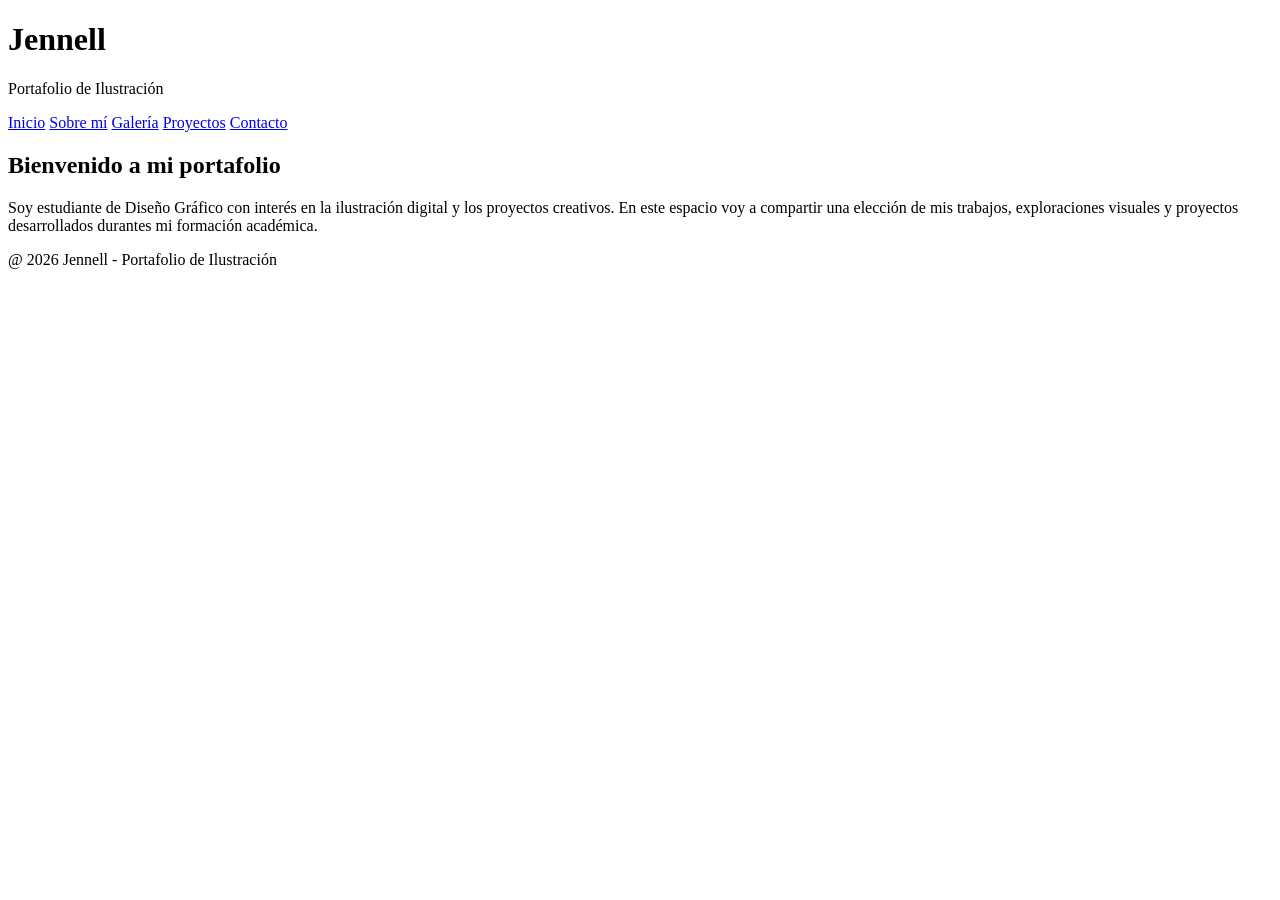
==== index.html @ 9717db1b "Portafolio de ilustración" ====
<!DOCTYPE html>
<html lang="es">
<head>
    <meta charset="UTF-8">
    <meta name="viewport" content="width=device-width, initial-scale=1.0">
    <link rel="stylesheet" herf="style.css">

    <!-- Google Fonts -->
     <link href="https://fonts.googleapis.com/css2?family=Montserrat:wght@100..900&family=Poppins:wght@100..900&display=swap" rel="stylesheet">

     <title>Jennell - Portafolio de Ilustración</title>

</head>

<body>

</header>
    <h1 id="titulo">Jennell</h1>
    <p>Portafolio de Ilustración</p>
</header>

<nav class="navbar">
    <a href="#">Inicio</a>
    <a href="#">Sobre mí</a>
    <a href="#">Galería</a>
    <a href="#">Proyectos</a>
    <a href="#">Contacto</a>    
</nav>

<main>
    <section>
        <h2>Bienvenido a mi portafolio</h2>

        <p>
            Soy estudiante de Diseño Gráfico con interés en la ilustración 
            digital y los proyectos creativos. En este espacio voy a compartir 
            una elección de mis trabajos, exploraciones visuales y proyectos 
            desarrollados durantes mi formación académica.
        </p>
    </section>
</main>

<footer>
    <p>@ 2026 Jennell - Portafolio de Ilustración</p>
</footer>

</body>
</html>
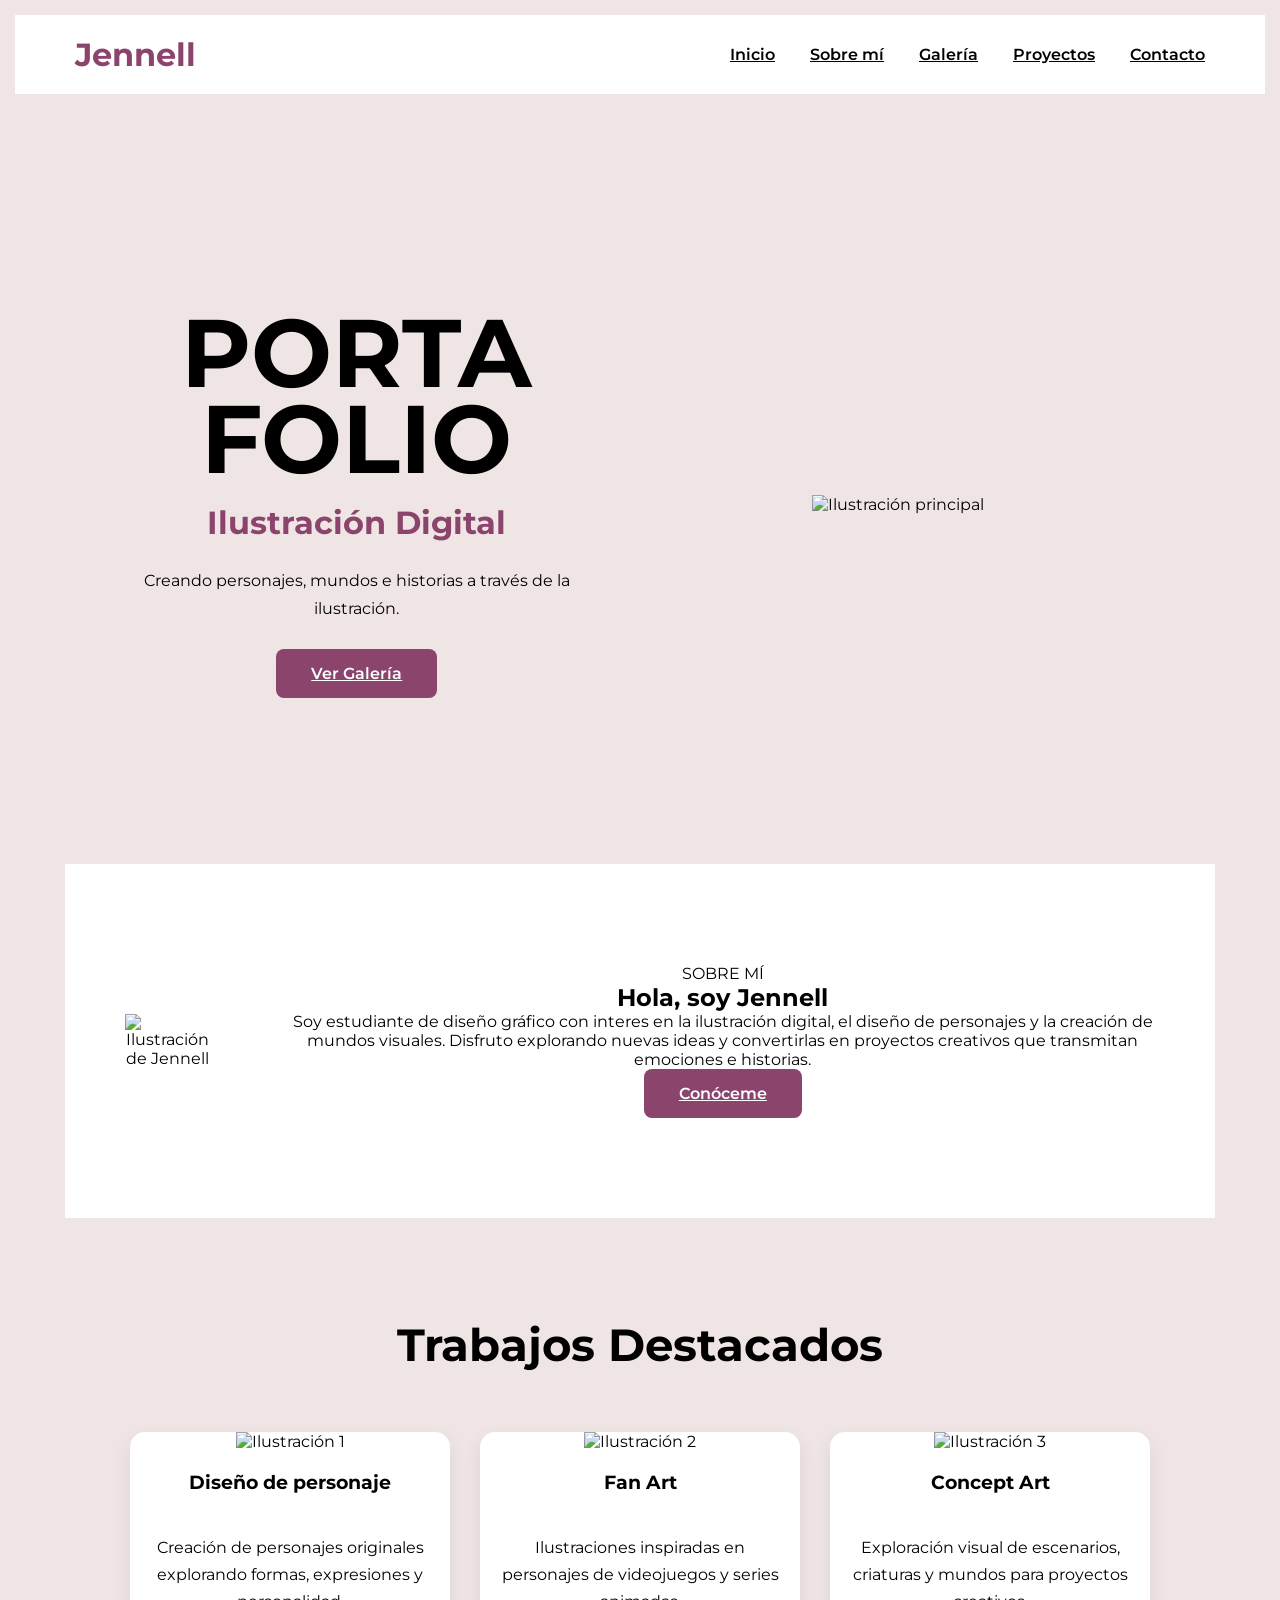
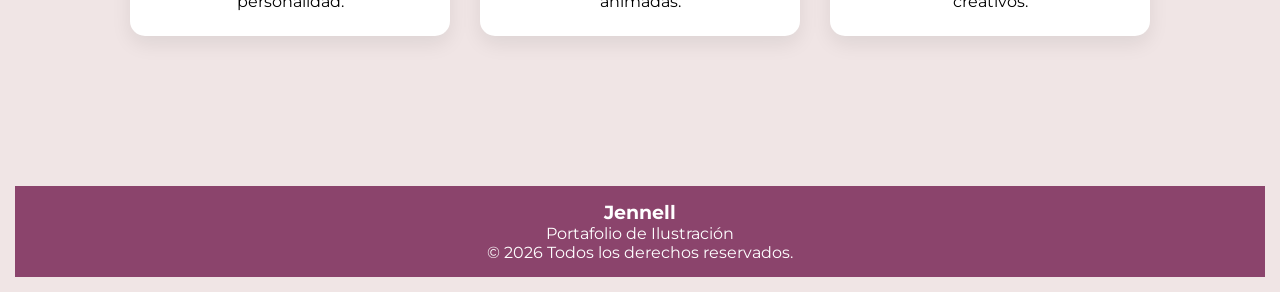
==== commit 2bbf3d20: "Avance PA4" ====
--- a/index.html
+++ b/index.html
@@ -3,8 +3,7 @@
 <head>
     <meta charset="UTF-8">
     <meta name="viewport" content="width=device-width, initial-scale=1.0">
-    <link rel="stylesheet" herf="style.css">
-
+    <link rel="stylesheet" href="css/style.css">
     <!-- Google Fonts -->
      <link href="https://fonts.googleapis.com/css2?family=Montserrat:wght@100..900&family=Poppins:wght@100..900&display=swap" rel="stylesheet">
 
@@ -14,35 +13,104 @@
 
 <body>
 
-</header>
-    <h1 id="titulo">Jennell</h1>
-    <p>Portafolio de Ilustración</p>
+<header class="header">
+    <div class="logo">
+        <h1>Jennell</h1>
+    </div>
+
+    <nav class="navbar">
+        
+        <a href="index.html">Inicio</a>
+        <a href="sobremi.html">Sobre mí</a>
+        <a href="galeria.html">Galería</a>
+        <a href="proyectos.html">Proyectos</a>
+        <a href="contacto.html">Contacto</a>
+    </nav>
 </header>
 
-<nav class="navbar">
-    <a href="#">Inicio</a>
-    <a href="#">Sobre mí</a>
-    <a href="#">Galería</a>
-    <a href="#">Proyectos</a>
-    <a href="#">Contacto</a>    
-</nav>
+<main>
+    <section class="hero">
+        <div class="hero-text">
+            <h2>PORTA<br>FOLIO</h2>
 
-<main>
-    <section>
-        <h2>Bienvenido a mi portafolio</h2>
+            <h3>Ilustración Digital</h3>
 
+            <p>
+                Creando personajes, mundos e historias a través de
+                la ilustración.
+            </p>
+
+            <a href="galeria.html" class="btn">
+                Ver Galería
+            </a>
+        </div>
+       
+        <div class="hero-image">
+             <img src="img/hero/portada.png" alt="Ilustración principal">
+        </div>
+    </section>
+
+    <section class="about">
+        <div class="about-image">
+            <img src="img/hero/portada.png"
+            alt="Ilustración de Jennell">
+        </div>
+
+        <div class="about-text">
+            <span>SOBRE MÍ</span>
+            <h2>Hola, soy Jennell</h2>
         <p>
-            Soy estudiante de Diseño Gráfico con interés en la ilustración 
-            digital y los proyectos creativos. En este espacio voy a compartir 
-            una elección de mis trabajos, exploraciones visuales y proyectos 
-            desarrollados durantes mi formación académica.
+            Soy estudiante de diseño gráfico con interes en la ilustración
+            digital, el diseño de personajes y la creación de mundos visuales.
+            Disfruto explorando nuevas ideas y convertirlas en proyectos creativos
+            que transmitan emociones e historias.
         </p>
+        <a href="sobremi.html" class="btn">
+            Conóceme
+        </a>
+        </div>
+
     </section>
+
+    <section class="featured">
+        <h2>Trabajos Destacados</h2>
+        <div class="cards">
+            <article class="card">
+                <img src="img/galeria/obra1.png" alt="Ilustración 1">
+                <h3>Diseño de personaje</h3>
+
+                <p>
+                    Creación de personajes originales explorando formas,
+                    expresiones y personalidad.
+                </p>
+            </article>
+            <article class="card">
+                <img src="img/galeria/obra2.png" alt="Ilustración 2">
+                <h3>Fan Art</h3>
+
+                <p>
+                    Ilustraciones inspiradas en personajes de videojuegos
+                    y series animadas.
+                </p>
+            </article>
+
+            <article class="card">
+                <img src="img/galeria/obra3.png" alt="Ilustración 3">
+                <h3>Concept Art</h3>
+                <p>
+                    Exploración visual de escenarios, criaturas y mundos
+                    para proyectos creativos.
+                </p>
+            </article>
+        </div>
+    </section>
+
 </main>
 
-<footer>
-    <p>@ 2026 Jennell - Portafolio de Ilustración</p>
+<footer class="footer">
+    <h3>Jennell</h3>
+    <p>Portafolio de Ilustración</p>
+    <p>© 2026 Todos los derechos reservados.</p>
 </footer>
-
 </body>
 </html>
--- a/css/style.css
+++ b/css/style.css
@@ -0,0 +1,428 @@
+:root{
+    --color-principal: #8b446c;
+    --color-secundario: #681833;
+    --color-fondo: #f0e5e5;
+    --color-texto: #000000;
+}
+*{
+    margin: 0;
+    padding: 0;
+    box-sizing: border-box;
+}
+
+body{
+    
+    font-family: 'Montserrat', sans-serif;
+    background-color: var(--color-fondo);
+    color: var(--color-texto);
+    padding: 15px;
+}
+
+header{
+    display: flex;
+    justify-content: space-between;
+    align-items: center;
+    padding: 20px 60px;
+    background-color: white;
+}
+
+.hero{
+    display: flex;
+    justify-content: space-between;
+    align-items: center;
+
+    padding: 80px 60px;
+
+    min-height:80vh;
+}
+
+.hero-text{
+
+    width: 45%;
+}
+
+.hero-text h2{
+    font-size:6rem;
+    line-height:0.9;
+    color:var(--color-text);
+
+}
+
+.hero-text h3{
+    color: var(--color-principal);
+    font-size:2rem;
+
+    margin-top:20px;
+}
+
+.hero-text p{
+    margin:25px 0;
+    line-height:1.8;
+
+}
+
+.hero-image{
+    width:50%;
+
+}
+
+.heroimagen img{
+    width:100%;
+}
+
+.btn{
+    display: inline-block;
+    padding:15px 35px;
+    background:var(--color-principal);
+    color:white;
+    border-radius:8px;
+    font-weight:600;
+}
+.logo h1{
+    font-famiLy: 'Montserrat', sans-serif;
+    color: var(--color-principal);
+    font-size: 2rem;
+}
+
+.navbar{
+    display: flex;
+    gap: 35px;
+
+}
+
+.navbar a{
+    color: var(--color-texto);
+    font-weight: 600;
+    transition: 0.3s;
+}
+.navar a:hover{
+    color: var(--color-principal);
+}
+main{
+    margin: 30px;
+    padding: 20px;
+    text-align: center;
+}
+.about{
+    display: flex;
+    justify-content:space-between;
+    align-items: center;
+    gap:80px;
+    padding:100px 60px;
+    background:white;
+}
+
+.featured{
+    padding:100px 60px;
+    text-align:center;
+}
+
+.featured h2{
+    font-size:2.8rem;
+    margin-bottom:60px;
+
+}
+
+.cards{
+    display:flex;
+    justify-content:center;
+    gap:30px;
+    flex-wrap:wrap;
+}
+
+.card{
+    background:white;
+    width:320px;
+    border-radius:15px;
+    overflow:hidden;
+    box-shadow:0 8px 20px rgba(0,0,0,.08);
+}
+
+.card img{
+    width:100%;
+    height:220px;
+    object-fit:cover;
+
+}
+
+.card h3{
+    margin:20px;
+
+}
+
+.card p{
+    padding:20px;
+    line-height:1.7;
+    
+}
+footer{
+    background-color: var(--color-principal);
+    color: white;
+    text-align: center;
+    padding: 15px;
+}
+
+.about-page{
+
+    padding:80px 60px;
+
+}
+
+.about-page h2{
+
+    text-align:center;
+    font-size:3rem;
+    margin-bottom:60px;
+
+}
+
+.about-container{
+
+    display:flex;
+    align-items:center;
+    justify-content:space-between;
+    gap:60px;
+
+}
+
+.about-photo{
+
+    width:35%;
+
+}
+
+.about-photo img{
+
+    width:100%;
+    border-radius:50%;
+
+}
+
+.about-info{
+
+    width:65%;
+
+}
+
+.about-info h3{
+
+    font-size:2rem;
+    margin-bottom:20px;
+
+}
+
+.about-info p{
+
+    line-height:1.8;
+
+}
+
+
+.skills{
+
+    display:flex;
+    justify-content:center;
+    gap:30px;
+    flex-wrap:wrap;
+
+    padding:60px;
+
+}
+
+.skill-box{
+
+    background:white;
+    width:300px;
+    padding:30px;
+
+    border-radius:15px;
+
+    box-shadow:0 5px 15px rgba(0,0,0,.08);
+
+}
+
+.skill-box h3{
+
+    margin-bottom:20px;
+    color:var(--color-principal);
+
+}
+
+.skill-box ul{
+
+    list-style:disc;
+    padding-left:20px;
+
+}
+
+.skill-box li{
+
+    margin-bottom:10px;
+
+}
+
+.page-title{
+    text-align: center;
+    padding: 80px 20px 40px;
+}
+
+.page-title h1{
+    font-size: 3.5rem;
+    color: var(--color-principal);
+    margin-bottom: 15px;
+}
+
+.page-title p{
+    max-width: 700px;
+    margin: auto;
+    line-height: 1.8;
+    color: #555;
+}
+
+Galería
+.gallery{
+
+    padding:80px 60px;
+
+}
+
+.gallery-grid{
+
+    display:grid;
+
+    grid-template-columns:repeat(3,1fr);
+
+    gap:30px;
+
+}
+
+.gallery-item{
+
+    background:white;
+
+    border-radius:15px;
+
+    overflow:hidden;
+
+    box-shadow:0 8px 20px rgba(0,0,0,.08);
+
+    transition:.3s;
+
+}
+
+.gallery-item:hover{
+
+    transform:translateY(-8px);
+
+}
+
+.gallery-item img{
+
+    width:100%;
+
+    height:280px;
+
+    object-fit:cover;
+
+}
+
+.gallery-item h3{
+
+    text-align:center;
+
+    padding:20px;
+
+}
+
+
+.projects{
+
+    padding:80px 60px;
+
+    display:flex;
+
+    flex-direction:column;
+
+    gap:30px;
+
+}
+
+.project-card{
+
+    background:white;
+
+    padding:30px;
+
+    border-radius:15px;
+
+    box-shadow:0 8px 20px rgba(0,0,0,.08);
+
+}
+
+.project-card h2{
+
+    color:var(--color-principal);
+
+    margin-bottom:15px;
+
+}
+
+.project-card p{
+
+    line-height:1.8;
+
+}
+
+CONTACTO
+
+.contact{
+
+    display:flex;
+
+    justify-content:space-between;
+
+    gap:50px;
+
+    padding:80px 60px;
+
+}
+
+.contact-info{
+
+    width:40%;
+    text-align:left;
+
+}
+
+.contact-form{
+
+    width:60%;
+
+    display:flex;
+
+    flex-direction:column;
+
+    gap:20px;
+
+}
+
+.contact-form input,
+.contact-form textarea{
+
+    padding:15px;
+
+    border:1px solid #ccc;
+
+    border-radius:8px;
+
+    font-family:'Montserrat',sans-serif;
+
+}
+
+.contact-form textarea{
+
+    min-height:150px;
+
+    resize:vertical;
+
+}
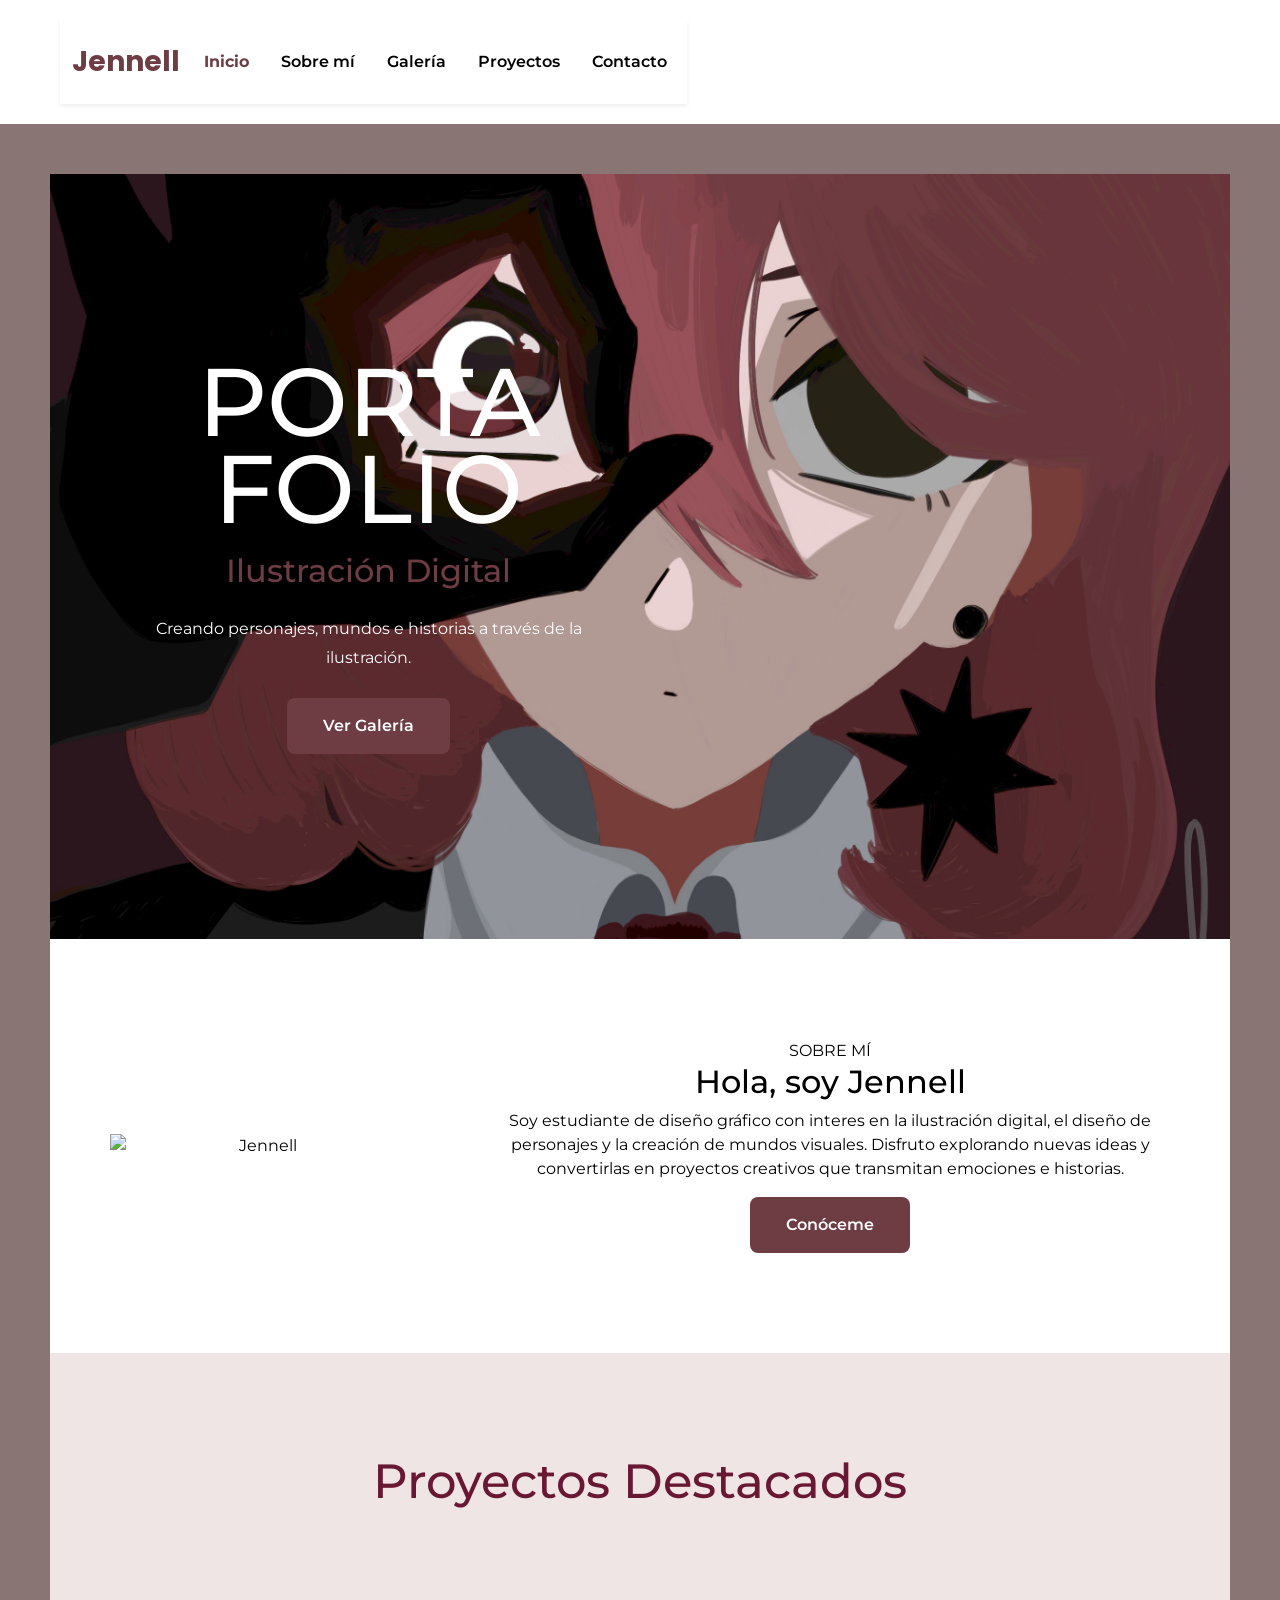
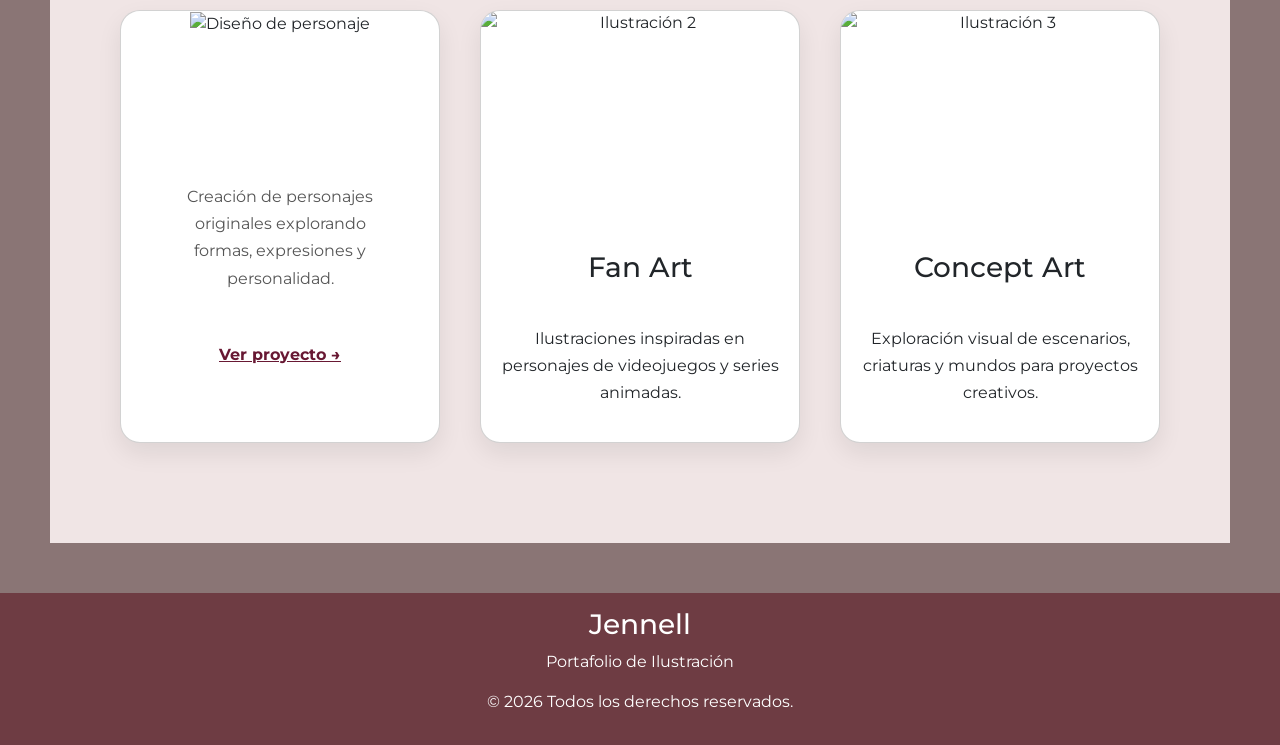
==== commit 4e31993e: "Actualización final del portafolio" ====
--- a/index.html
+++ b/index.html
@@ -3,28 +3,71 @@
 <head>
     <meta charset="UTF-8">
     <meta name="viewport" content="width=device-width, initial-scale=1.0">
-    <link rel="stylesheet" href="css/style.css">
-    <!-- Google Fonts -->
-     <link href="https://fonts.googleapis.com/css2?family=Montserrat:wght@100..900&family=Poppins:wght@100..900&display=swap" rel="stylesheet">
-
+    <!-- Bootstrap -->
+     <link href="https://cdn.jsdelivr.net/npm/bootstrap@5.3.7/dist/css/bootstrap.min.css" rel="stylesheet">
+     <link rel="stylesheet"
+     href="https://cdnjs.cloudflare.com/ajax/libs/font-awesome/6.7.2/css/all.min.css">
+     <!-- Google Fonts -->
+      <link href="https://fonts.googleapis.com/css2?family=Montserrat:wght@100..900&family=Poppins:wght@100..900&display=swap" rel="stylesheet">
+      <!-- CSS -->
+       <link rel="stylesheet" href="css/style.css">
+       <link rel="stylesheet" href="css/responsive.css">
+    <link
+    href="https://unpkg.com/aos@2.3.4/dist/aos.css"
+    rel="stylesheet">
      <title>Jennell - Portafolio de Ilustración</title>
 
 </head>
 
 <body>
 
-<header class="header">
-    <div class="logo">
-        <h1>Jennell</h1>
-    </div>
+<header>
+    <nav class="navbar navbar-expand-lg bg-white shadow-sm py-3">
+        <div class="container">
 
-    <nav class="navbar">
-        
-        <a href="index.html">Inicio</a>
-        <a href="sobremi.html">Sobre mí</a>
-        <a href="galeria.html">Galería</a>
-        <a href="proyectos.html">Proyectos</a>
-        <a href="contacto.html">Contacto</a>
+            <a class="navbar-brand fw-bold fs-3" href="index.html">
+                Jennell
+            </a>
+
+            <button
+                class="navbar-toggler"
+                type="button"
+                data-bs-toggle="collapse"
+                data-bs-target="#navbarNav">
+
+                <span class="navbar-toggler-icon"></span>
+
+            </button>
+
+            <div class="collapse navbar-collapse justify-content-end" id="navbarNav">
+
+                <ul class="navbar-nav gap-lg-3">
+
+                    <li class="nav-item">
+                        <a class="nav-link active" href="index.html">Inicio</a>
+                    </li>
+
+                    <li class="nav-item">
+                        <a class="nav-link" href="sobremi.html">Sobre mí</a>
+                    </li>
+
+                    <li class="nav-item">
+                        <a class="nav-link" href="galeria.html">Galería</a>
+                    </li>
+
+                    <li class="nav-item">
+                        <a class="nav-link" href="proyectos.html">Proyectos</a>
+                    </li>
+
+                    <li class="nav-item">
+                        <a class="nav-link" href="contacto.html">Contacto</a>
+                    </li>
+
+                </ul>
+
+            </div>
+
+        </div>
     </nav>
 </header>
 
@@ -46,14 +89,13 @@
         </div>
        
         <div class="hero-image">
-             <img src="img/hero/portada.png" alt="Ilustración principal">
+            <img src="img/hero/hero.jpg" alt="Ilustración principal">
         </div>
     </section>
 
     <section class="about">
         <div class="about-image">
-            <img src="img/hero/portada.png"
-            alt="Ilustración de Jennell">
+           <img src="img/perfil/perfil.png" alt="Jennell">
         </div>
 
         <div class="about-text">
@@ -73,17 +115,26 @@
     </section>
 
     <section class="featured">
-        <h2>Trabajos Destacados</h2>
+        <h2>Proyectos Destacados</h2>
+        <p class="featured-subtitle">
+            Una selección de ilustraciones, personajes y mundos visuales.
+        </p>
         <div class="cards">
-            <article class="card">
-                <img src="img/galeria/obra1.png" alt="Ilustración 1">
-                <h3>Diseño de personaje</h3>
-
-                <p>
-                    Creación de personajes originales explorando formas,
-                    expresiones y personalidad.
-                </p>
-            </article>
+        <article class="card">
+                <div class="card-image">
+                    <img src="img/galeria/obra1.png" alt="Diseño de personaje">
+                </div>
+                <div class="card-content">
+                    <h3>Diseño de personaje</h3>
+                    <p>
+                        Creación de personajes originales explorando
+                        formas, expresiones y personalidad.
+                    </p>
+                    <a href="proyectos.html">
+                        Ver proyecto →
+                    </a>
+                </div>
+        </article>
             <article class="card">
                 <img src="img/galeria/obra2.png" alt="Ilustración 2">
                 <h3>Fan Art</h3>
@@ -106,11 +157,22 @@
     </section>
 
 </main>
+<script src="https://cdn.jsdelivr.net/npm/bootstrap@5.3.7/dist/js/bootstrap.bundle.min.js"></script>
 
+<script src="js/script.js"></script>
 <footer class="footer">
     <h3>Jennell</h3>
     <p>Portafolio de Ilustración</p>
     <p>© 2026 Todos los derechos reservados.</p>
 </footer>
+<script src="https://unpkg.com/aos@2.3.4/dist/aos.js"></script>
+<script src="js/script.js"></script>
+<script>
+AOS.init({
+    duration: 900,
+    once: true
+});
+</script>
+
 </body>
 </html>
--- a/css/style.css
+++ b/css/style.css
@@ -1,7 +1,7 @@
 :root{
-    --color-principal: #8b446c;
+    --color-principal: #6e3c43;
     --color-secundario: #681833;
-    --color-fondo: #f0e5e5;
+    --color-fondo: #8a7575;
     --color-texto: #000000;
 }
 *{
@@ -15,7 +15,7 @@
     font-family: 'Montserrat', sans-serif;
     background-color: var(--color-fondo);
     color: var(--color-texto);
-    padding: 15px;
+    padding: 0px;
 }
 
 header{
@@ -26,26 +26,70 @@
     background-color: white;
 }
 
+.logo h1{
+    font-family: 'Montserrat', sans-serif;
+    color: var(--color-principal);
+    font-size: 2rem;
+}
+
+.navbar{
+    display: flex;
+    gap: 35px;
+}
+
+.navbar a{
+    color: var(--color-texto);
+    font-weight: 600;
+    transition: 0.3s;
+}
+
+.navar a:hover{
+    color: var(--color-principal);
+}
+
 .hero{
-    display: flex;
-    justify-content: space-between;
-    align-items: center;
-
-    padding: 80px 60px;
-
-    min-height:80vh;
-}
-
+    position:relative;
+    min-height:85vh;
+    display:flex;
+    align-items:center;
+    padding:80px 60px;
+    overflow:hidden;
+}
+
+.hero-image{
+    position:absolute;
+    inset:0;
+    z-index:0;
+}
+
+.hero-image img{
+    width:100%;
+    height:100%;
+    object-fit:cover;
+    object-position:70% center;
+}
+.hero-image::after{
+    content:"";
+    position:absolute;
+    inset:0;
+    background:rgba(255,255,255,0);
+}
 .hero-text{
-
-    width: 45%;
-}
-
+    position:relative;
+    z-index:1;
+    width:45%;
+    padding-left:40px;
+}
+
+.hero-text h2,
+.hero-text h3,
+.hero-text p{
+    color:white;
+}
 .hero-text h2{
     font-size:6rem;
     line-height:0.9;
-    color:var(--color-text);
-
+    color: white;
 }
 
 .hero-text h3{
@@ -61,13 +105,17 @@
 
 }
 
-.hero-image{
-    width:50%;
-
-}
-
-.heroimagen img{
-    width:100%;
+
+.about-image{
+    width:35%;
+    display:flex;
+    justify-content:center;
+}
+
+.about-image img{
+    width:300px;
+    height:auto;
+    display:block;
 }
 
 .btn{
@@ -95,7 +143,7 @@
     font-weight: 600;
     transition: 0.3s;
 }
-.navar a:hover{
+.navbar a:hover{
     color: var(--color-principal);
 }
 main{
@@ -115,10 +163,12 @@
 .featured{
     padding:100px 60px;
     text-align:center;
+    background:#8a7575;
 }
 
 .featured h2{
     font-size:2.8rem;
+    color:white;
     margin-bottom:60px;
 
 }
@@ -181,20 +231,21 @@
     display:flex;
     align-items:center;
     justify-content:space-between;
-    gap:60px;
+    gap:100px;
 
 }
 
 .about-photo{
-
-    width:35%;
-
+    width:40%;
+    display:flex;
+    justify-content:center;
 }
 
 .about-photo img{
 
-    width:100%;
-    border-radius:50%;
+    width:320px;
+    max-width:100%;
+    height:auto;
 
 }
 
@@ -276,10 +327,10 @@
     max-width: 700px;
     margin: auto;
     line-height: 1.8;
-    color: #555;
-}
-
-Galería
+    color: #ffffff;
+}
+
+/* Galería */
 .gallery{
 
     padding:80px 60px;
@@ -320,21 +371,37 @@
 
     width:100%;
 
-    height:280px;
+    height:350px;
 
     object-fit:cover;
 
 }
 
-.gallery-item h3{
-
-    text-align:center;
+.gallery-info{
 
     padding:20px;
 
 }
 
 
+.gallery-info h3{
+
+    color:var(--color-principal);
+
+    margin-bottom:10px;
+
+}
+
+
+.gallery-info p{
+
+    color:#333;
+
+    line-height:1.6;
+
+}
+
+
 .projects{
 
     padding:80px 60px;
@@ -348,6 +415,10 @@
 }
 
 .project-card{
+    flex-wrap:wrap;
+}
+
+.project-card{
 
     background:white;
 
@@ -373,17 +444,44 @@
 
 }
 
-CONTACTO
-
-.contact{
-
-    display:flex;
-
-    justify-content:space-between;
-
-    gap:50px;
-
-    padding:80px 60px;
+/* CONTACTO */
+
+.contact-form{
+
+    background:white;
+    padding:40px;
+    border-radius:20px;
+    box-shadow:0 10px 25px rgba(0,0,0,.08);
+
+}
+.contact-info h2{
+
+    color:var(--color-principal);
+    font-size:2.5rem;
+    margin-bottom:20px;
+
+}
+
+
+.contact-info p{
+
+    line-height:1.8;
+
+}
+
+
+.contact-info ul{
+
+    list-style:none;
+    padding:0;
+    margin-top:25px;
+
+}
+
+
+.contact-info li{
+
+    margin-bottom:15px;
 
 }
 
@@ -394,18 +492,6 @@
 
 }
 
-.contact-form{
-
-    width:60%;
-
-    display:flex;
-
-    flex-direction:column;
-
-    gap:20px;
-
-}
-
 .contact-form input,
 .contact-form textarea{
 
@@ -425,4 +511,198 @@
 
     resize:vertical;
 
-}+}
+
+/* ===== NAVBAR ===== */
+
+.navbar-brand{
+    font-family: 'Poppins', sans-serif;
+    color: var(--color-principal) !important;
+}
+
+.nav-link{
+    color: var(--color-texto) !important;
+    font-weight: 500;
+    transition: .3s;
+}
+
+.nav-link:hover{
+    color: var(--color-principal) !important;
+}
+
+.nav-link.active{
+    color: var(--color-principal) !important;
+    font-weight: 700;
+}
+
+.featured{
+    padding:100px 60px;
+    text-align:center;
+    background:#f0e5e5;
+}
+
+
+.featured h2{
+    font-size:3rem;
+    color:var(--color-secundario);
+    margin-bottom:15px;
+}
+
+
+.featured-subtitle{
+    margin-bottom:60px;
+    color:#f0e5e5;
+}
+
+
+.cards{
+    display:flex;
+    justify-content:center;
+    gap:40px;
+    flex-wrap:wrap;
+}
+
+
+.card{
+
+    width:320px;
+    background:rgb(255, 255, 255);
+    border-radius:20px;
+    overflow:hidden;
+    box-shadow:0 10px 25px rgba(0,0,0,.08);
+    transition:.3s;
+
+}
+
+
+.card:hover{
+
+    transform:translateY(-10px);
+
+}
+
+
+.card-image img{
+
+    width:100%;
+    height:250px;
+    object-fit:cover;
+
+}
+
+
+.card-content{
+
+    padding:25px;
+
+}
+
+
+.card-content h3{
+
+    color:#ffffff;
+    margin-bottom:15px;
+
+}
+
+
+.card-content p{
+
+    line-height:1.7;
+    color:#555;
+
+}
+
+
+.card-content a{
+
+    display:inline-block;
+    margin-top:15px;
+    color:var(--color-secundario);
+    font-weight:bold;
+
+}
+.project-card{
+
+    display:flex;
+    flex-direction:column;
+    align-items:center;
+    gap:30px;
+
+    background:white;
+
+    padding:40px;
+
+    border-radius:20px;
+
+    box-shadow:0 10px 25px rgba(0,0,0,.08);
+
+}
+
+
+.project-image img{
+    width:100%;
+    border-radius:15px;
+}
+
+
+.project-image img{
+
+    width:100%;
+
+    border-radius:15px;
+
+}
+
+
+.project-content{
+
+    width:80%;
+    text-align:center;
+
+}
+
+
+.project-content h2{
+
+    color:var(--color-principal);
+
+    margin-bottom:20px;
+
+}
+
+
+.project-content h3{
+
+    margin-top:25px;
+
+    color:var(--color-secundario);
+
+}
+
+
+.project-content p{
+
+    line-height:1.8;
+
+    color:#333;
+
+}
+.tags{
+    display:flex;
+    gap:10px;
+    margin:20px 0;
+}
+
+
+.tags span{
+
+    background:var(--color-fondo);
+
+    padding:8px 15px;
+
+    border-radius:20px;
+
+    font-size:.9rem;
+
+}
--- a/css/responsive.css
+++ b/css/responsive.css
@@ -0,0 +1,190 @@
+/*Responsive*/
+
+@media(max-width:768px){
+
+
+/* GENERAL */
+
+body{
+    padding:0;
+}
+
+
+
+/* NAVBAR */
+
+.header{
+
+    flex-direction:column;
+    gap:20px;
+    padding:20px;
+
+}
+
+
+.navbar{
+
+    flex-direction:column;
+    align-items:center;
+    gap:15px;
+
+}
+
+/* HERO MOBILE */
+
+.hero{
+
+    flex-direction:column;
+    min-height:auto;
+    padding:50px 20px;
+    text-align:center;
+    gap:40px;
+
+}
+
+
+.hero-text{
+
+    width:100%;
+
+}
+
+
+.hero-text h2{
+
+    font-size:3rem;
+    line-height:0.95;
+
+}
+
+
+.hero-text h3{
+
+    font-size:1.6rem;
+
+}
+
+
+.hero-text p{
+
+    margin:20px auto;
+    max-width:350px;
+
+}
+
+
+.hero-image{
+
+    width:100%;
+
+}
+
+
+.hero-image img{
+
+    width:100%;
+    max-width:350px;
+    margin:auto;
+
+}
+
+
+/* SOBRE MI */
+
+.about{
+
+    flex-direction:column;
+    text-align:center;
+    padding:60px 20px;
+
+}
+
+
+.about-image{
+
+    width:100%;
+
+}
+
+
+
+/* PAGINA SOBRE MI */
+
+.about-container{
+
+    flex-direction:column;
+    gap:40px;
+
+}
+
+
+.about-photo,
+.about-info{
+
+    width:100%;
+
+}
+
+
+
+/* GALERIA */
+
+.gallery{
+
+    padding:50px 20px;
+
+}
+
+
+.gallery-grid{
+
+    grid-template-columns:1fr;
+
+}
+
+
+
+/* PROYECTOS */
+
+.projects{
+
+    padding:50px 20px;
+
+}
+
+
+.project-card{
+
+    flex-direction:column;
+
+}
+
+
+.project-image,
+.project-content{
+
+    width:100%;
+
+}
+
+
+
+/* CONTACTO */
+
+.contact{
+
+    flex-direction:column;
+    padding:50px 20px;
+
+}
+
+
+.contact-info,
+.contact-form{
+
+    width:100%;
+
+}
+
+
+}
